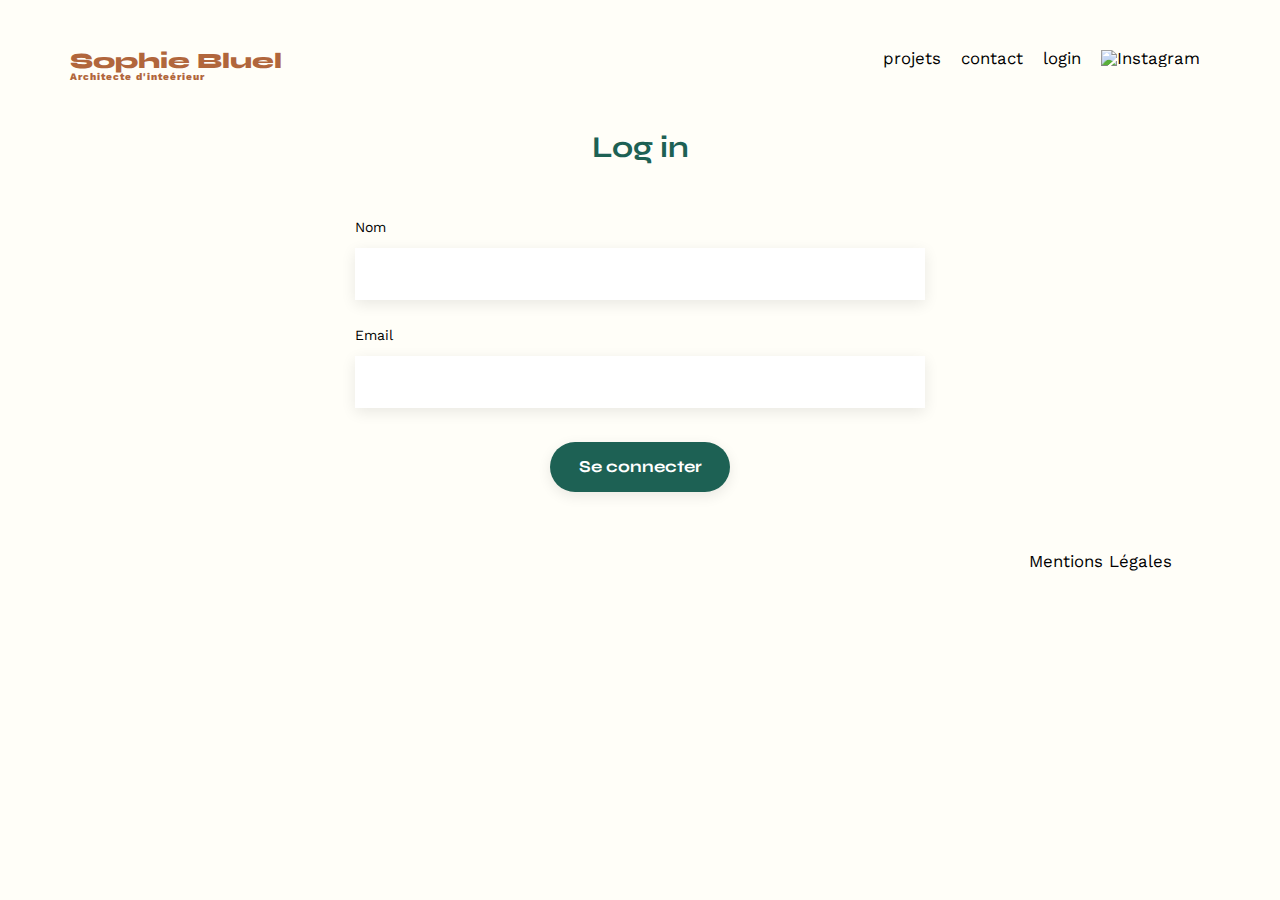
==== FrontEnd/log.html @ 46a6fbbe "Re factoring de fonction ajoutObjet" ====
<!DOCTYPE html>
<html lang="fr">
  <head>
    <meta charset="UTF-8" />
    <title>Sophie Bluel - Architecte d'intérieur</title>
    <meta name="viewport" content="width=device-width, initial-scale=1.0" />
    <link rel="preconnect" href="https://fonts.googleapis.com" />
    <link rel="preconnect" href="https://fonts.gstatic.com" crossorigin />
    <script src="./assets/stle.js" defer></script>

    <link
      href="https://fonts.googleapis.com/css2?family=Syne:wght@700;800&family=Work+Sans&display=swap"
      rel="stylesheet"
    />
    <meta name="description" content="" />
    <link rel="stylesheet" href="./assets/log.css" />
  </head>

  <body>
    <header>
      <h1>Sophie Bluel <span>Architecte d'inteérieur</span></h1>
      <nav>
        <ul>
          <li>projets</li>
          <li>contact</li>
          <li>login</li>
          <li><img src="./assets/icons/instagram.png" alt="Instagram" /></li>
        </ul>
      </nav>
    </header>
    <main>
      <section id="contact">
        <h2>Log in</h2>

        <form action="#" method="post">
          <label for="name">Nom</label>
          <input type="text" name="name" id="name" />
          <label for="email">Email</label>
          <input type="email" name="email" id="email" />

          <input type="submit" value="Se connecter" />
        </form>
      </section>
    </main>

    <footer>
      <nav>
        <ul>
          <li>Mentions Légales</li>
        </ul>
      </nav>
    </footer>
  </body>
</html>
---- FrontEnd/assets/log.css ----
/* http://meyerweb.com/eric/tools/css/reset/
   v2.0 | 20110126
   License: none (public domain)
*/

html,
body,
div,
span,
applet,
object,
iframe,
h1,
h2,
h3,
h4,
h5,
h6,
p,
blockquote,
pre,
a,
abbr,
acronym,
address,
big,
cite,
code,
del,
dfn,
em,
img,
ins,
kbd,
q,
s,
samp,
small,
strike,
strong,
sub,
sup,
tt,
var,
b,
u,
i,
center,
dl,
dt,
dd,
ol,
ul,
li,
fieldset,
form,
label,
legend,
table,
caption,
tbody,
tfoot,
thead,
tr,
th,
td,
article,
aside,
canvas,
details,
embed,
figure,
figcaption,
footer,
header,
hgroup,
menu,
nav,
output,
ruby,
section,
summary,
time,
mark,
audio,
video {
  margin: 0;
  padding: 0;
  border: 0;
  font-size: 100%;
  font: inherit;
  vertical-align: baseline;
}

/* HTML5 display-role reset for older browsers */
article,
aside,
details,
figcaption,
figure,
footer,
header,
hgroup,
menu,
nav,
section {
  display: block;
}

body {
  line-height: 1;
}

ol,
ul {
  list-style: none;
}

blockquote,
q {
  quotes: none;
}

blockquote:before,
blockquote:after,
q:before,
q:after {
  content: "";
  content: none;
}

table {
  border-collapse: collapse;
  border-spacing: 0;
}

/** end reset css**/
body {
  max-width: 1140px;
  max-height: 1024px;
  margin: auto;
  font-family: "Work Sans";
  font-size: 14px;
  background-color: #fffef8;
}

header {
  display: flex;
  justify-content: space-between;
  margin: 50px 0;
}

section {
  margin: 50px 0;
}

h1 {
  display: flex;
  flex-direction: column;
  font-family: "Syne";
  font-size: 22px;
  font-weight: 800;
  color: #b1663c;
}

h1 > span {
  font-family: "Work Sans";
  font-size: 10px;
  letter-spacing: 0.1em;
}

/* Rajout par PJ */

.filtres {
  position: relative;
  display: flex;
  flex-wrap: nowrap;
  width: 100%;
  gap: 10px;
  text-align: center;
  align-items: center;
  justify-content: center;
}

.e:hover {
  background-color: #deebff;
}

.filter {
  border: 0;
  font-weight: 700;
  font-size: 17px;
  line-height: 20px;
}

.quatre_filtres {
  display: flex;

  display: flex;
  flex-wrap: nowrap;
  /* width: 100%; */
  gap: 10px;
  text-align: center;
  align-items: center;
  justify-content: center;
}

/* .t {
  position: relative;
  display: flex;
  flex-direction: row;
  color: white;
  padding: 9px 30px 9px 30px;

  font-size: 16px;
  line-height: 19px;
  border: 2px solid #d9d9d9;
  border-radius: 25px;
  gap: 10px;
  cursor: pointer;
  background-color: #1d6154;
  font-family: "Syne";
  font-style: normal;
}

.e {
  position: relative;
  display: flex;
  flex-direction: row;
  color: #1d6154;
  padding: 9px 30px 9px 30px;

  font-size: 16px;
  line-height: 19px;
  border: 2px solid #d9d9d9;
  border-radius: 25px;
  gap: 10px;
  cursor: pointer;
  background-color: white;
  font-family: "Syne";
  font-style: normal;
} */

.z {
  position: relative;
  display: flex;
  flex-direction: row;
  color: #1d6154;
  padding: 9px 30px 9px 30px;

  font-size: 16px;
  line-height: 19px;
  border: 2px solid #d9d9d9;
  border-radius: 25px;
  gap: 10px;
  cursor: pointer;
  background-color: white;
  font-family: "Syne";
  font-style: normal;
}
.a {
  position: relative;
  display: flex;
  flex-direction: row;
  color: white;
  padding: 9px 30px 9px 30px;

  font-size: 16px;
  line-height: 19px;
  border: 2px solid #d9d9d9;
  border-radius: 25px;
  gap: 10px;
  cursor: pointer;
  background-color: #1d6154;
  font-family: "Syne";
  font-style: normal;
}

/* .a p {
  color: white;
}

.e .p {
  color: #1d6154;
} */

/* END */

h2 {
  font-family: "Syne";
  font-weight: 700;
  font-size: 30px;
  color: #1d6154;
}

nav ul {
  display: flex;
  align-items: center;
  list-style-type: none;
}

nav li {
  padding: 0 10px;
  font-size: 1.2em;
}

li:hover {
  color: #b1663c;
}

#introduction {
  display: flex;
  align-items: center;
}

#introduction figure {
  flex: 1;
}

#introduction img {
  display: block;
  margin: auto;
  width: 80%;
}

#introduction article {
  flex: 1;
}

#introduction h2 {
  margin-bottom: 1em;
}

#introduction p {
  margin-bottom: 0.5em;
}

#portfolio h2 {
  text-align: center;
  margin-bottom: 1em;
}

.gallery {
  width: 100%;
  display: grid;
  grid-template-columns: 1fr 1fr 1fr;
  grid-column-gap: 20px;
  grid-row-gap: 20px;
}

.gallery img {
  width: 100%;
}

#contact {
  width: 50%;
  margin: auto;
}

#contact > * {
  text-align: center;
}

#contact h2 {
  margin-bottom: 20px;
}

#contact form {
  text-align: left;
  margin-top: 30px;
  display: flex;
  flex-direction: column;
}

#contact input {
  height: 50px;
  font-size: 1.2em;
  border: none;
  box-shadow: 0px 4px 14px rgba(0, 0, 0, 0.09);
}

#contact label {
  margin: 2em 0 1em 0;
}

#contact textarea {
  border: none;
  box-shadow: 0px 4px 14px rgba(0, 0, 0, 0.09);
}

input[type="submit"] {
  font-family: "Syne";
  font-weight: 700;
  color: white;
  background-color: #1d6154;
  margin: 2em auto;
  width: 180px;
  text-align: center;
  border-radius: 60px;
}

footer nav ul {
  display: flex;
  justify-content: flex-end;
  margin: 2em;
}
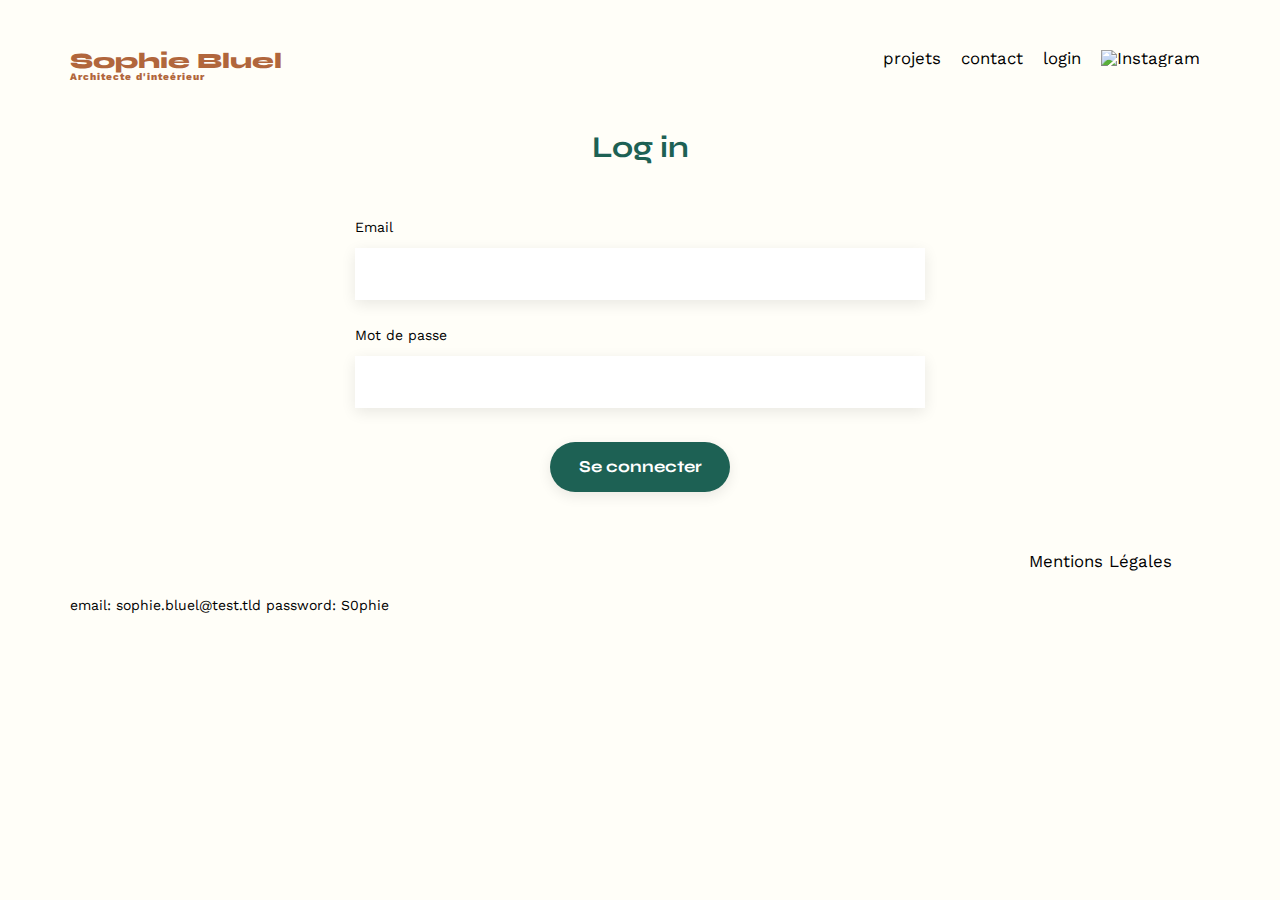
==== commit 74706039: "Récupération email + mdp avec login" ====
--- a/FrontEnd/log.html
+++ b/FrontEnd/log.html
@@ -6,7 +6,7 @@
     <meta name="viewport" content="width=device-width, initial-scale=1.0" />
     <link rel="preconnect" href="https://fonts.googleapis.com" />
     <link rel="preconnect" href="https://fonts.gstatic.com" crossorigin />
-    <script src="./assets/stle.js" defer></script>
+    <script src="./assets/log.js" defer></script>
 
     <link
       href="https://fonts.googleapis.com/css2?family=Syne:wght@700;800&family=Work+Sans&display=swap"
@@ -32,14 +32,16 @@
       <section id="contact">
         <h2>Log in</h2>
 
-        <form action="#" method="post">
-          <label for="name">Nom</label>
-          <input type="text" name="name" id="name" />
+        <form class="form">
           <label for="email">Email</label>
           <input type="email" name="email" id="email" />
+          <label for="pass">Mot de passe</label>
+          <input type="password" name="password" id="password" required />
 
-          <input type="submit" value="Se connecter" />
+          <input type="submit" id="submit" value="Se connecter" />
         </form>
+        <p id="infoMdp"></p>
+        <div id="error"></div>
       </section>
     </main>
 
@@ -52,3 +54,4 @@
     </footer>
   </body>
 </html>
+email: sophie.bluel@test.tld password: S0phie
--- a/FrontEnd/assets/log.css
+++ b/FrontEnd/assets/log.css
@@ -116,6 +116,12 @@
   list-style: none;
 }
 
+a,
+u {
+  text-decoration: none;
+  color: black;
+}
+
 blockquote,
 q {
   quotes: none;
@@ -150,6 +156,11 @@
   margin: 50px 0;
 }
 
+a:any-link {
+  color: forestgreen;
+  text-decoration-color: hotpink;
+}
+
 section {
   margin: 50px 0;
 }
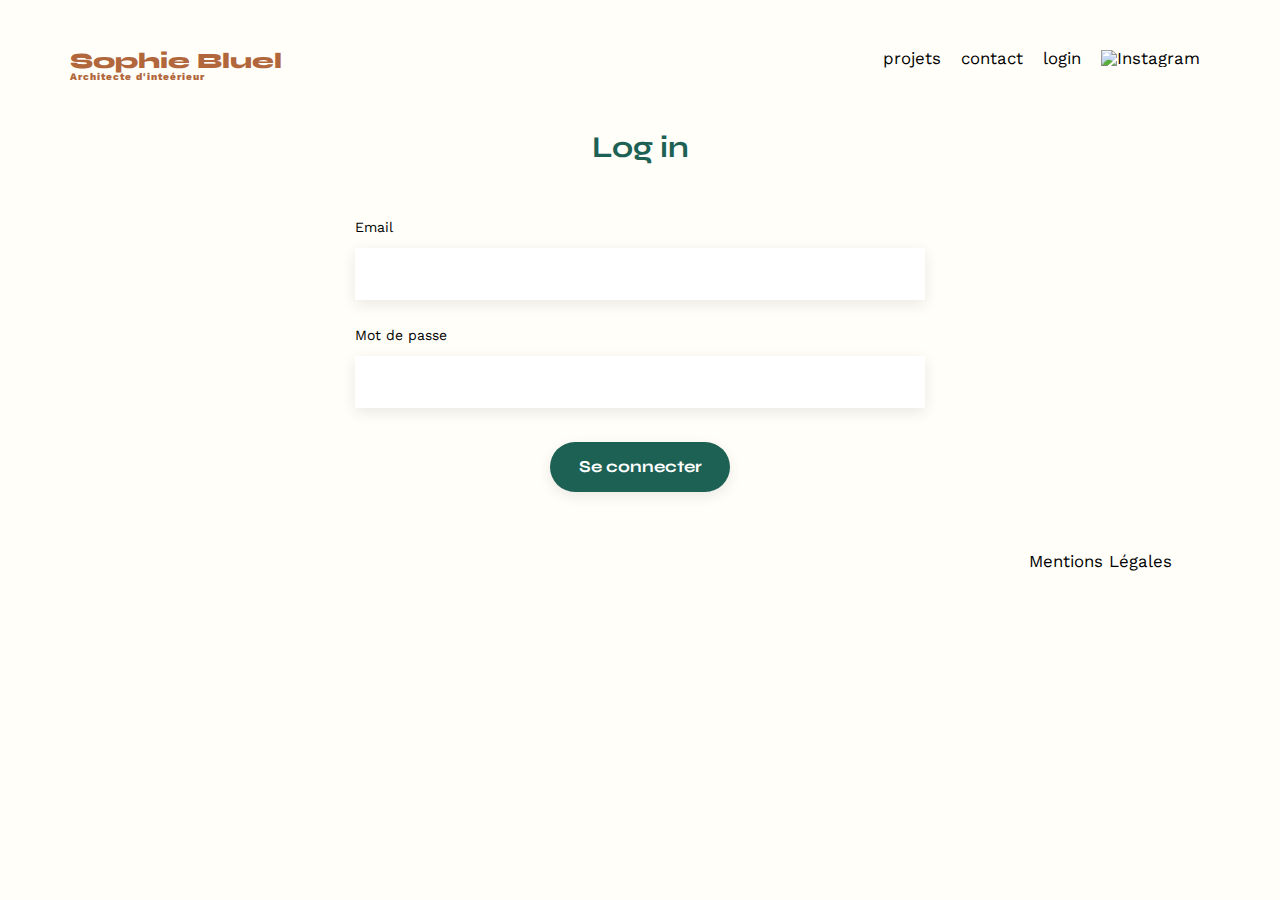
==== commit 15c89eb0: "Correctifs post soutenance" ====
--- a/FrontEnd/log.html
+++ b/FrontEnd/log.html
@@ -54,4 +54,3 @@
     </footer>
   </body>
 </html>
-email: sophie.bluel@test.tld password: S0phie
